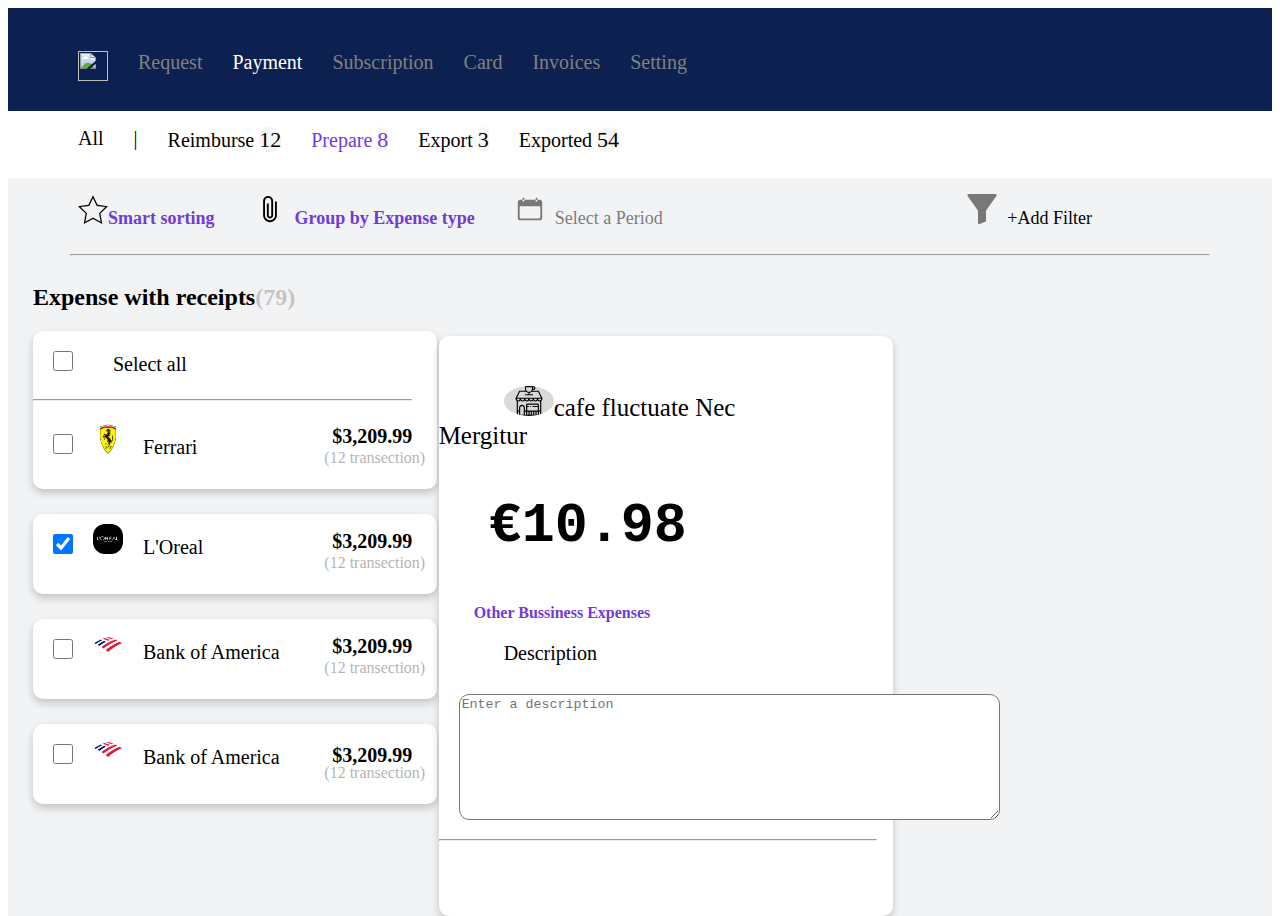
==== design1.html @ 592a7ae2 "Add files via upload" ====
<!DOCTYPE html>
<html lang="en">

<head>
    <meta charset="UTF-8">
    <meta name="viewport" content="width=device-width, initial-scale=1.0">
    <meta http-equiv="X-UA-Compatible" content="ie=edge">
    <link rel="stylesheet" href="./design1.css">
    <title>Document</title>
</head>

<body>
    <section >
        <div class="nav">

            <ul>
                <li> <img src="./logo.png" height="30px" width="30px"></li>
                <li>Request</li>
                <li id="pay">Payment</li>
                <li>Subscription</li>
                <li>Card</li>
                <li>Invoices</li>
                <li>Setting</li>
            </ul>
        </div>
    </section>
    <section>
        <ul class="nav_action">
            <li>All</li>
            <li>|</li>
            <li>Reimburse<span>12</span></li>
            <div id="prepare">
                <li>Prepare<span>8</span></li>
            </div>
            <li>Export<span>3</span></li>
            <li>Exported<span>54</span></li>
        </ul>
    </section>
    <section >
        <div class="body_section">
            <ul class="filter">
                <div>
                    <div class="filter1">
                        <li><img src="./star.svg" height="30" width="30"><b>Smart sorting</b></li>
                    </div>
                    <div class="filter1">
                        <li><img src="./dropdown.svg" height="30" width="50"><b>Group by Expense type</b></li>
                    </div>
                    <div class="filter3">
                        <li><img src="./date.svg" height="30" width="50">Select a Period</li>
                    </div>
                    <div class="filter4">
                        <li><img src="filter.svg" height="30" width="50">+Add Filter</li>
                    </div>
                </div>
            </ul>
            <hr width="90%" >
        </div>
        <div class="indiv">


            <h2 class="innerbodyHead">Expense with receipts<span id="t1">(79)</span></h2>
            <div class="total">
                <img src="./cafe.svg" height="30" width="50"><span>cafe fluctuate Nec Mergitur<span>
                        <h2>€10.98
                        </h2>
                        <p><b>Other Bussiness Expenses</b></p> 
                       <label class="description"> Description</label><br><br><textarea placeholder="Enter a description" cols="65" rows="8" class="textarea"></textarea>
                       <hr width="115%">
            </div>
            <div class="pannel1">
                <input type="checkbox"><span>Select all</span>
                <hr>
                <input type="checkbox"><img src="farrari.png" height="30" width="30" class="img1"><span>Ferrari</span>
                <h2>$3,209.99</h2>
                <p>(12 transection)</p>
            </div>

            <div class="pannel2">
                <input type="checkbox" checked><img src="loreal.png" width="30" height="30"
                    class="img2"><span>L'Oreal</span>
                <h2>$3,209.99</h2>
                <p>(12 transection)</p>
            </div>
            <div class="pannel3">
                <input type="checkbox"><img src="boa.png" width="30" height="30" class="img2"><span>Bank of
                    America</span>
                <h2>$3,209.99</h2>
                <p>(12 transection)</p>
            </div>
            <div class="pannel4">
                <input type="checkbox"><img src="boa.png" width="30" height="30" class="img2"><span>Bank of
                    America</span>
                <h2>$3,209.99</h2>
                <p>(12 transection)</p>
            </div>

        </div>
    </section>
</body>
</html>
---- design1.css ----
.nav li{
       list-style-type: none;
       font-size: 20px;
        padding-bottom: 25px;
        float: left;
        margin-left:30px;
         color:grey;
         margin-top:27px;
         
   }
   .nav{
    background-color:#0D2150;
    overflow: hidden;
 }
.filter1{
    color: #703BD7;
}
#pay{
    color:white
}
ul li span{
    background-color: whitesmoke;
    border-radius: 12px;
    font-size:22px;
    margin-left:5px

}
.nav_action{
    background-clip: white;
}
.nav_action li{
    
        list-style-type: none;
        font-size: 20px;
         padding-bottom: 25px;
         float: left;
         margin-left:30px;
         top:50%;   
}
#prepare{
    color:	#703BD7;
}
#all{
    margin-top:px
}
.filter div li{
    list-style-type: none;
       font-size: 18px;
        padding-bottom: 25px;
        float: left;
        margin-left:30px;
        align-items: center;

}

.body_section{
    width:100%;
    float:left;
    background-color:#F2F3F5;
    }

.filter3{
    opacity: 0.5
}
.filter4{
    float:right;
    margin-right:180px;
}
.filter4 img{
    opacity: 0.5
}
.indiv{
    background-color:#F2F3F5;
    width:100%;
    float:left;
    height: 70%;
}
#tl{
    opacity:0.3;
    color:grey;
}
.innerbodyHead{
        margin-left:25px;
}
.pannel1{
    width:30%;
    border-radius:10px; 
    background-color:white;
    margin-left:25px;
    padding-bottom:15px;
    padding-right:25px;
    box-shadow: 0 4px 8px 0 rgba(0,0,0,0.2);
  

}
.pannel1 input{
    width:20px;
    height: 20px;
    margin:20px;
}
.pannel1  span{
    font-size:20px;
    margin-top:20px;
    margin:20px;
}
.pannel1 h2{
    float: right;
    font-size: 20px
}
.pannel1 p{
    margin-top: 40px;
    float:right;
    margin-right: -93px;
    opacity: 0.3
}
.img1{
    border-radius: 12px;
    margin-top:15px
    
}
.pannel2{
    width:30%;
    border-radius:10px; 
    background-color:white;
    padding-right:25px;
    box-shadow: 0 4px 8px 0 rgba(0,0,0,0.2);
  padding-bottom: 20px;
    margin-top:25px;
    margin-left:25px;
}
.pannel2 input{
    width:20px;
    height: 20px;
    color: #703BD7;
    margin:20px;
}
.pannel2 h2{
    float: right;
    font-size: 20px
}
.pannel2 p{
    margin-top: 40px;
    float:right;
    margin-right: -93px;
    opacity: 0.3
}
.pannel2  span{
    font-size:20px;
    margin:20px;
}
.pannel3{
    width:30%;
    border-radius:10px; 
    background-color:white;
    padding-right:25px;
    box-shadow: 0 4px 8px 0 rgba(0,0,0,0.2);
  padding-bottom: 20px;
    margin-top:25px;
    margin-left:25px;
}
.pannel3 input{
    width:20px;
    height: 20px;
    color: #703BD7;
    margin:20px;
}
.pannel3 h2{
    float: right;
    font-size: 20px
}
.pannel3 p{
    margin-top: 40px;
    float:right;
    margin-right: -93px;
    opacity: 0.3
}
.pannel3  span{
    font-size:20px;
    margin:20px;
}
.img2{
    border-radius: 12px;
    margin-top:5px
}
.pannel4{
    width:30%;
    border-radius:10px; 
    background-color:white;
    padding-right:25px;
    box-shadow: 0 4px 8px 0 rgba(0,0,0,0.2);
  padding-bottom: 20px;
    margin-top:25px;
    margin-left:25px;
}
.pannel4 input{
    width:20px;
    height: 20px;
    color: #703BD7;
    margin:20px;
}
.pannel4 h2{
    float: right;
    margin-top:20px;
    font-size: 20px;
}
.pannel4 p{
    margin-top: 40px;
    float:right;
    margin-right: -93px;
    opacity: 0.3
}
.pannel4  span{
    font-size:20px;
    margin:20px;
}
.total{
    float: right;
    width:30%;
    border-radius:10px; 
    background-color:white;
    padding-right:75px;
    box-shadow: 0 4px 8px 0 rgba(0,0,0,0.2);
  padding-bottom: 5%;
    margin-top:5px;
    margin-left:25px;
    margin-right: 30%
    
}
.total img{
    margin-top:50px;
    margin-left:65px;
border-radius:50%;
background-color: #d9d9d9;

}
.total span{
    font-size:25px;
    
}
.total h2 {
    margin-left:50px;
    font-size:55px;
    font-family: 'Courier New', Courier, monospace
}
.total p{
    color:#703BD7;
    font-size:16px;
    margin-left:35px;
      
}
.textarea{
    margin-left:20px;
    border-radius: 10px;
}
#t1{
    color:grey;
    opacity: 0.4;
}
.description{
    margin-left:65px;
    font-size:20px
}
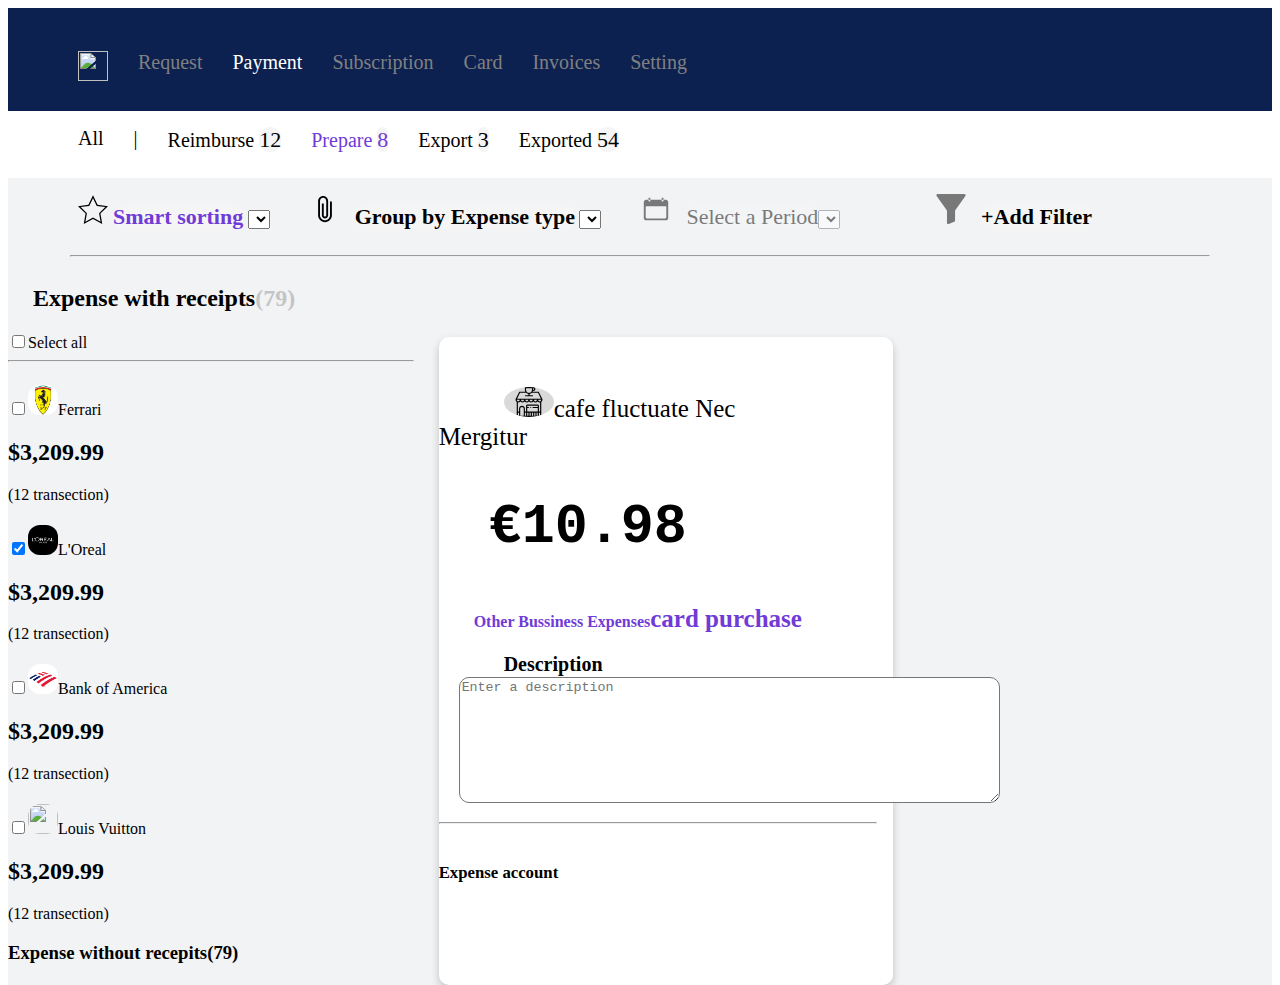
==== commit bf5efee4: "Update design1.html" ====
--- a/design1.html
+++ b/design1.html
@@ -6,11 +6,12 @@
     <meta name="viewport" content="width=device-width, initial-scale=1.0">
     <meta http-equiv="X-UA-Compatible" content="ie=edge">
     <link rel="stylesheet" href="./design1.css">
+    <link href="https://fonts.googleapis.com/css?family=Poppins&display=swap" rel="stylesheet">
     <title>Document</title>
 </head>
 
 <body>
-    <section >
+    <section>
         <div class="nav">
 
             <ul>
@@ -36,25 +37,30 @@
             <li>Exported<span>54</span></li>
         </ul>
     </section>
-    <section >
+    <section>
         <div class="body_section">
             <ul class="filter">
                 <div>
                     <div class="filter1">
-                        <li><img src="./star.svg" height="30" width="30"><b>Smart sorting</b></li>
+                        <li><img src="./star.svg" height="30" width="30"><b><span>Smart sorting</span></b>
+                            <select></select>
+                        </li>
                     </div>
-                    <div class="filter1">
-                        <li><img src="./dropdown.svg" height="30" width="50"><b>Group by Expense type</b></li>
+                    <div class="filter2">
+                        <li><img src="./dropdown.svg" height="30" width="50"><b><span>Group by Expense type</span></b>
+                            <select></select>
+                        </li>
                     </div>
                     <div class="filter3">
-                        <li><img src="./date.svg" height="30" width="50">Select a Period</li>
+                        <li><img src="./date.svg" height="30" width="50"><span>Select a Period</span><select></select>
+                        </li>
                     </div>
                     <div class="filter4">
-                        <li><img src="filter.svg" height="30" width="50">+Add Filter</li>
+                        <li><img src="filter.svg" height="30" width="50"><span><b>+Add Filter</b></span></li>
                     </div>
                 </div>
             </ul>
-            <hr width="90%" >
+            <hr width="90%" class="seprator">
         </div>
         <div class="indiv">
 
@@ -64,11 +70,13 @@
                 <img src="./cafe.svg" height="30" width="50"><span>cafe fluctuate Nec Mergitur<span>
                         <h2>€10.98
                         </h2>
-                        <p><b>Other Bussiness Expenses</b></p> 
-                       <label class="description"> Description</label><br><br><textarea placeholder="Enter a description" cols="65" rows="8" class="textarea"></textarea>
-                       <hr width="115%">
+                        <p><b>Other Bussiness Expenses<span>card purchase</span></b></p>
+                        <label class="description" > <b>Description</b></label><br><textarea
+                            placeholder="Enter a description" cols="65" rows="8" class="textarea"></textarea>
+                        <hr width="115%">
+                        <h6>Expense account</h6>
             </div>
-            <div class="pannel1">
+            <div class="panel1">
                 <input type="checkbox"><span>Select all</span>
                 <hr>
                 <input type="checkbox"><img src="farrari.png" height="30" width="30" class="img1"><span>Ferrari</span>
@@ -76,26 +84,28 @@
                 <p>(12 transection)</p>
             </div>
 
-            <div class="pannel2">
+            <div class="panel2">
                 <input type="checkbox" checked><img src="loreal.png" width="30" height="30"
                     class="img2"><span>L'Oreal</span>
                 <h2>$3,209.99</h2>
                 <p>(12 transection)</p>
             </div>
-            <div class="pannel3">
+            <div class="panel3">
                 <input type="checkbox"><img src="boa.png" width="30" height="30" class="img2"><span>Bank of
                     America</span>
                 <h2>$3,209.99</h2>
                 <p>(12 transection)</p>
             </div>
-            <div class="pannel4">
-                <input type="checkbox"><img src="boa.png" width="30" height="30" class="img2"><span>Bank of
-                    America</span>
+            <div class="panel4">
+                <input type="checkbox"><img src="louisvuitton.png" width="30" height="30" class="img2"><span>Louis Vuitton
+                </span>
                 <h2>$3,209.99</h2>
                 <p>(12 transection)</p>
             </div>
+            <div class="withoutrecept"><h3>Expense without recepits<span>(79)</span></h3></div>
 
         </div>
     </section>
 </body>
-</html>+
+</html>
